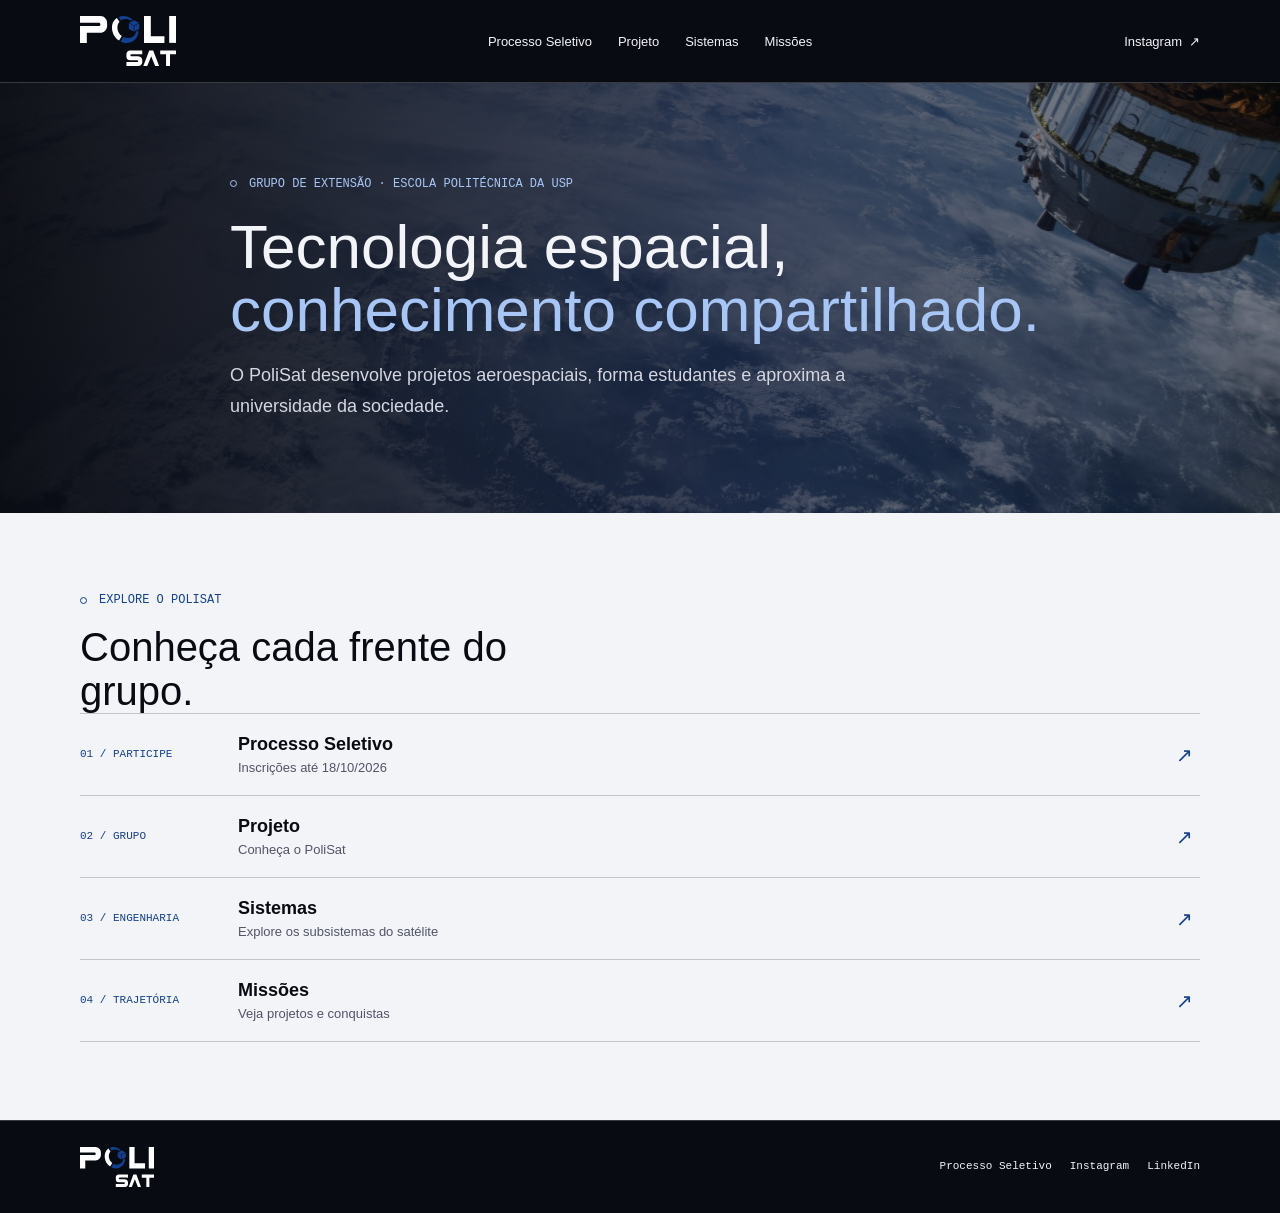
==== inicio/index.html @ 1d8e7d9a "Add separate home route and default selection redirect" ====
<!doctype html>
<html lang="pt-BR">
<head>
  <meta charset="utf-8">
  <meta name="viewport" content="width=device-width, initial-scale=1">
  <meta name="theme-color" content="#090b12">
  <meta http-equiv="Content-Security-Policy" content="default-src 'self'; base-uri 'self'; object-src 'none'; frame-src 'none'; form-action 'self'; img-src 'self'; font-src 'self' https://fonts.gstatic.com; style-src 'self' 'unsafe-inline' https://fonts.googleapis.com; script-src 'self'; connect-src 'self' https://fonts.googleapis.com https://fonts.gstatic.com; upgrade-insecure-requests">
  <meta name="referrer" content="strict-origin-when-cross-origin">
  <meta name="description" content="Conheça o PoliSat, grupo de extensão da Escola Politécnica da USP dedicado à tecnologia espacial, formação e extensão.">
  <title>Início | PoliSat</title>
  <link rel="preconnect" href="https://fonts.googleapis.com">
  <link rel="preconnect" href="https://fonts.gstatic.com" crossorigin>
  <link href="https://fonts.googleapis.com/css2?family=DM+Mono:wght@400;500&family=Space+Grotesk:wght@400;500;600;700&display=swap" rel="stylesheet">
  <link rel="stylesheet" href="../assets/section-pages.css">
  <style>
    .home-routes { background: var(--white); color: var(--black); }
    .home-routes .eyebrow { color: var(--blue); }
    .home-routes .route-link { display: grid; grid-template-columns: 140px 1fr 24px; gap: 18px; align-items: center; padding: 20px 0; border-bottom: 1px solid rgba(9, 11, 18, .2); color: var(--black); text-decoration: none; }
    .home-routes .route-link:first-of-type { border-top: 1px solid rgba(9, 11, 18, .2); }
    .route-number { color: var(--blue); font: 400 11px/1.5 var(--mono); }
    .route-name { font-size: 18px; font-weight: 600; }
    .route-note { display: block; margin-top: 5px; color: #515466; font-size: 13px; font-weight: 400; }
    .route-arrow { color: var(--blue); font-size: 20px; }
    .home-routes .route-link:hover .route-name { color: var(--blue); }
    @media (max-width: 520px) { .home-routes .route-link { grid-template-columns: 1fr 24px; gap: 6px 12px; } .route-number { grid-column: 1; } .route-copy { grid-column: 1; } .route-arrow { grid-column: 2; grid-row: 1 / span 2; } }
  </style>
</head>
<body>
  <header class="site-header">
    <div class="wrap header-inner">
      <a class="brand" href="./" aria-label="PoliSat, início"><img class="brand-logo" src="../assets/polisat-logo.svg" alt="PoliSat"></a>
      <button class="menu-toggle" type="button" aria-label="Abrir menu" aria-expanded="false" aria-controls="primary-nav"><span></span><span></span></button>
      <nav class="primary-nav" id="primary-nav" aria-label="Navegação principal">
        <a href="../processo-seletivo/">Processo Seletivo</a>
        <a href="../projeto/">Projeto</a>
        <a href="../sistemas/">Sistemas</a>
        <a href="../missoes/">Missões</a>
      </nav>
      <a class="header-social" href="https://www.instagram.com/polisat.usp/" target="_blank" rel="noopener noreferrer">Instagram</a>
    </div>
  </header>

  <main>
    <section class="page-hero" aria-labelledby="page-title">
      <div class="wrap page-hero-content">
        <p class="eyebrow">Grupo de extensão · Escola Politécnica da USP</p>
        <h1 id="page-title">Tecnologia espacial, <span>conhecimento compartilhado.</span></h1>
        <p class="page-lead">O PoliSat desenvolve projetos aeroespaciais, forma estudantes e aproxima a universidade da sociedade.</p>
      </div>
    </section>

    <section class="content-section home-routes" aria-labelledby="routes-title">
      <div class="wrap">
        <p class="eyebrow">Explore o PoliSat</p>
        <h2 id="routes-title">Conheça cada frente do grupo.</h2>
        <a class="route-link" href="../processo-seletivo/">
          <span class="route-number">01 / PARTICIPE</span>
          <span class="route-copy"><strong class="route-name">Processo Seletivo</strong><span class="route-note">Inscrições até 18/10/2026</span></span>
          <span class="route-arrow" aria-hidden="true">↗</span>
        </a>
        <a class="route-link" href="../projeto/">
          <span class="route-number">02 / GRUPO</span>
          <span class="route-copy"><strong class="route-name">Projeto</strong><span class="route-note">Conheça o PoliSat</span></span>
          <span class="route-arrow" aria-hidden="true">↗</span>
        </a>
        <a class="route-link" href="../sistemas/">
          <span class="route-number">03 / ENGENHARIA</span>
          <span class="route-copy"><strong class="route-name">Sistemas</strong><span class="route-note">Explore os subsistemas do satélite</span></span>
          <span class="route-arrow" aria-hidden="true">↗</span>
        </a>
        <a class="route-link" href="../missoes/">
          <span class="route-number">04 / TRAJETÓRIA</span>
          <span class="route-copy"><strong class="route-name">Missões</strong><span class="route-note">Veja projetos e conquistas</span></span>
          <span class="route-arrow" aria-hidden="true">↗</span>
        </a>
      </div>
    </section>
  </main>

  <footer class="site-footer">
    <div class="wrap footer-inner">
      <a class="brand" href="./"><img class="footer-brand-logo" src="../assets/polisat-logo.svg" alt="PoliSat"></a>
      <div class="footer-links">
        <a href="../processo-seletivo/">Processo Seletivo</a>
        <a href="https://www.instagram.com/polisat.usp/" target="_blank" rel="noopener noreferrer">Instagram</a>
        <a href="https://www.linkedin.com/company/polisat-usp/" target="_blank" rel="noopener noreferrer">LinkedIn</a>
      </div>
    </div>
  </footer>
  <script src="../script.js?v=2" defer></script>
</body>
</html>
---- assets/section-pages.css ----
:root {
  color-scheme: dark;
  --black: #090b12;
  --navy: #111a35;
  --blue: #13408f;
  --blue-light: #a8c6f5;
  --white: #f3f4f8;
  --muted: #adb3c5;
  --line: rgba(243, 244, 248, .2);
  --display: "Space Grotesk", "Trebuchet MS", sans-serif;
  --mono: "DM Mono", monospace;
}

*, *::before, *::after { box-sizing: border-box; }
html { scroll-behavior: smooth; }
body { margin: 0; background: var(--black); color: var(--white); font-family: var(--display); -webkit-font-smoothing: antialiased; }
a { color: inherit; }
a:focus-visible, button:focus-visible { outline: 2px solid var(--blue-light); outline-offset: 5px; }
.wrap { width: min(1120px, calc(100% - 64px)); margin-inline: auto; }
.site-header { position: relative; z-index: 2; border-bottom: 1px solid var(--line); background: var(--black); }
.header-inner { display: flex; min-height: 82px; align-items: center; justify-content: space-between; gap: 30px; }
.brand { color: var(--white); font-size: 18px; font-weight: 700; text-decoration: none; }
.brand-logo { display: block; width: 96px; height: auto; }
.primary-nav { display: flex; align-items: center; gap: 26px; }
.primary-nav a, .header-social { color: var(--white); font-size: 13px; font-weight: 500; text-decoration: none; transition: color 160ms ease; }
.primary-nav a:hover, .header-social:hover { color: var(--blue-light); }
.primary-nav a[aria-current="page"] { color: var(--blue-light); }
.header-social::after { margin-left: 7px; content: "↗"; }
.menu-toggle { display: none; width: 42px; height: 42px; padding: 11px; border: 1px solid var(--line); background: transparent; color: var(--white); cursor: pointer; }
.menu-toggle span { display: block; width: 18px; height: 1px; margin: 5px auto; background: currentColor; }
.eyebrow { display: flex; align-items: center; gap: 12px; margin: 0; color: var(--blue-light); font: 500 12px/1.5 var(--mono); text-transform: uppercase; }
.eyebrow::before { width: 7px; height: 7px; flex: 0 0 auto; border: 1px solid currentColor; border-radius: 50%; content: ""; }
.page-hero { min-height: 430px; display: flex; align-items: center; padding: 72px 0; background: linear-gradient(90deg, rgba(9, 11, 18, .96), rgba(17, 26, 53, .76) 58%, rgba(9, 11, 18, .38)), url("earth-orbit.jpg") center 48% / cover; }
.page-hero-content { max-width: 820px; }
.page-hero h1 { margin: 22px 0 18px; font-size: 62px; font-weight: 500; line-height: 1.03; }
.page-hero h1 span { color: var(--blue-light); }
.page-lead { max-width: 660px; margin: 0; color: #d4d7e1; font-size: 18px; line-height: 1.7; }
.content-section { padding: 78px 0; }
.section-light { background: var(--white); color: var(--black); }
.section-dark { background: var(--navy); }
.section-grid { display: grid; grid-template-columns: .8fr 1.2fr; gap: 68px; align-items: start; }
.section-light .eyebrow { color: var(--blue); }
.content-section h2 { max-width: 540px; margin: 16px 0 0; font-size: 40px; font-weight: 500; line-height: 1.1; }
.section-copy { max-width: 680px; margin: 0; color: #515466; font-size: 16px; line-height: 1.75; }
.detail-list { margin: 0; padding: 0; list-style: none; border-top: 1px solid rgba(9, 11, 18, .2); }
.detail { display: grid; grid-template-columns: 52px 1fr; gap: 16px; padding: 21px 0; border-bottom: 1px solid rgba(9, 11, 18, .2); }
.detail-number { color: var(--blue); font: 400 12px/1.6 var(--mono); }
.detail h3 { margin: 0 0 7px; font-size: 19px; font-weight: 600; }
.detail p { margin: 0; color: #515466; font-size: 14px; line-height: 1.7; }
.system-list { border-top: 1px solid var(--line); }
.system-row { display: grid; grid-template-columns: 120px 230px 1fr; gap: 24px; align-items: baseline; padding: 21px 0; border-bottom: 1px solid var(--line); }
.system-code { color: var(--blue-light); font: 400 11px/1.5 var(--mono); }
.system-row h3 { margin: 0; font-size: 17px; font-weight: 500; }
.system-row p { margin: 0; color: var(--muted); font-size: 14px; line-height: 1.65; }
.mission-list { display: grid; grid-template-columns: repeat(2, 1fr); gap: 18px; }
.mission { padding: 24px 0 22px; border-top: 3px solid var(--blue); }
.mission-label { color: var(--blue); font: 400 11px/1.5 var(--mono); text-transform: uppercase; }
.mission h3 { margin: 20px 0 8px; font-size: 26px; font-weight: 500; }
.mission p { max-width: 460px; margin: 0; color: var(--muted); font-size: 14px; line-height: 1.7; }
.mission-history { display: flex; flex-wrap: wrap; gap: 10px 22px; margin-top: 34px; padding-top: 18px; border-top: 1px solid var(--line); color: var(--muted); font-size: 12px; }
.mission-history strong { color: var(--white); font-weight: 500; }
.results { padding: 46px 0; background: var(--white); color: var(--black); }
.results .eyebrow { color: var(--blue); }
.results-list { display: grid; grid-template-columns: repeat(3, 1fr); margin-top: 18px; border-top: 1px solid rgba(9, 11, 18, .2); }
.result { display: flex; min-height: 98px; align-items: center; gap: 16px; padding: 14px 18px 14px 0; }
.result + .result { padding-left: 18px; border-left: 1px solid rgba(9, 11, 18, .2); }
.result-place { color: var(--blue); font-size: 32px; font-weight: 500; }
.result p { margin: 0; color: #515466; font-size: 12px; line-height: 1.6; }
.result strong { display: block; color: var(--black); font-size: 13px; font-weight: 600; }
.text-link { display: inline-flex; align-items: center; margin-top: 18px; color: var(--blue-light); font-size: 14px; font-weight: 600; text-underline-offset: 4px; }
.section-light .text-link { color: var(--blue); }
.site-footer { border-top: 1px solid var(--line); background: var(--black); }
.footer-inner { display: flex; min-height: 92px; align-items: center; justify-content: space-between; gap: 24px; color: var(--muted); font: 400 11px/1.6 var(--mono); }
.footer-brand-logo { display: block; width: 74px; height: auto; }
.footer-links { display: flex; flex-wrap: wrap; gap: 18px; }
.footer-links a { color: var(--white); text-decoration: none; }
.footer-links a:hover { color: var(--blue-light); }
@media (max-width: 800px) {
  .wrap { width: min(100% - 48px, 620px); }
  .header-inner { min-height: 72px; }
  .menu-toggle { display: block; }
  .primary-nav { position: absolute; top: 71px; right: 24px; left: 24px; display: none; align-items: stretch; gap: 0; padding: 8px 18px; border: 1px solid var(--line); background: var(--navy); }
  .primary-nav.is-open { display: flex; flex-direction: column; }
  .primary-nav a { padding: 14px 0; }
  .primary-nav a + a { border-top: 1px solid var(--line); }
  .header-social { display: none; }
  .page-hero { min-height: 370px; padding: 58px 0; }
  .page-hero h1 { font-size: 50px; }
  .section-grid { grid-template-columns: 1fr; gap: 28px; }
  .content-section h2 { font-size: 35px; }
  .system-row { grid-template-columns: 90px 1fr; gap: 8px 18px; }
  .system-row p { grid-column: 2; }
  .results-list { grid-template-columns: 1fr; }
  .result + .result { padding-left: 0; border-top: 1px solid rgba(9, 11, 18, .2); border-left: 0; }
}
@media (max-width: 520px) {
  .wrap { width: calc(100% - 40px); }
  .page-hero h1 { font-size: 42px; }
  .page-lead { font-size: 16px; }
  .content-section { padding: 62px 0; }
  .mission-list { grid-template-columns: 1fr; }
  .system-row { grid-template-columns: 1fr; gap: 8px; }
  .system-row p { grid-column: auto; }
  .footer-inner { min-height: 120px; align-items: flex-start; flex-direction: column; justify-content: center; gap: 12px; padding-block: 20px; }
}
@media (prefers-reduced-motion: reduce) {
  *, *::before, *::after { scroll-behavior: auto !important; transition-duration: .01ms !important; }
}
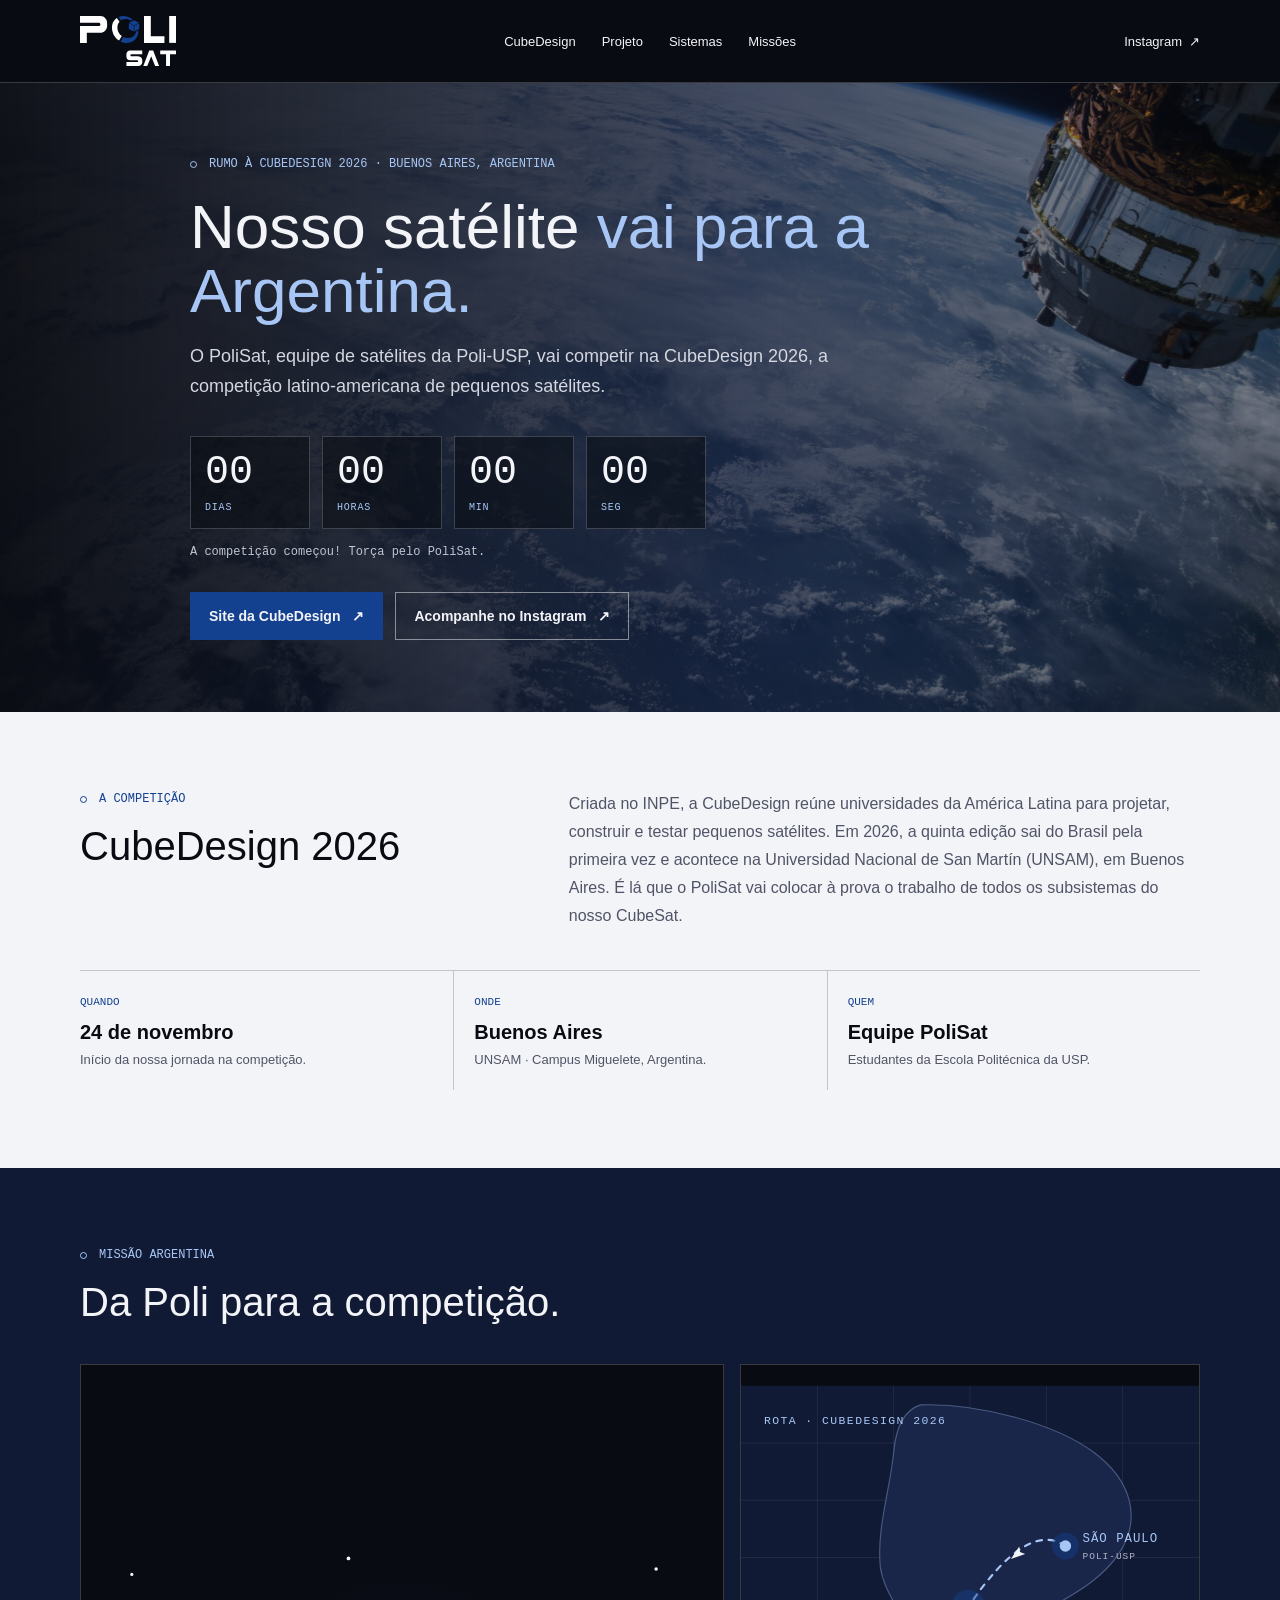
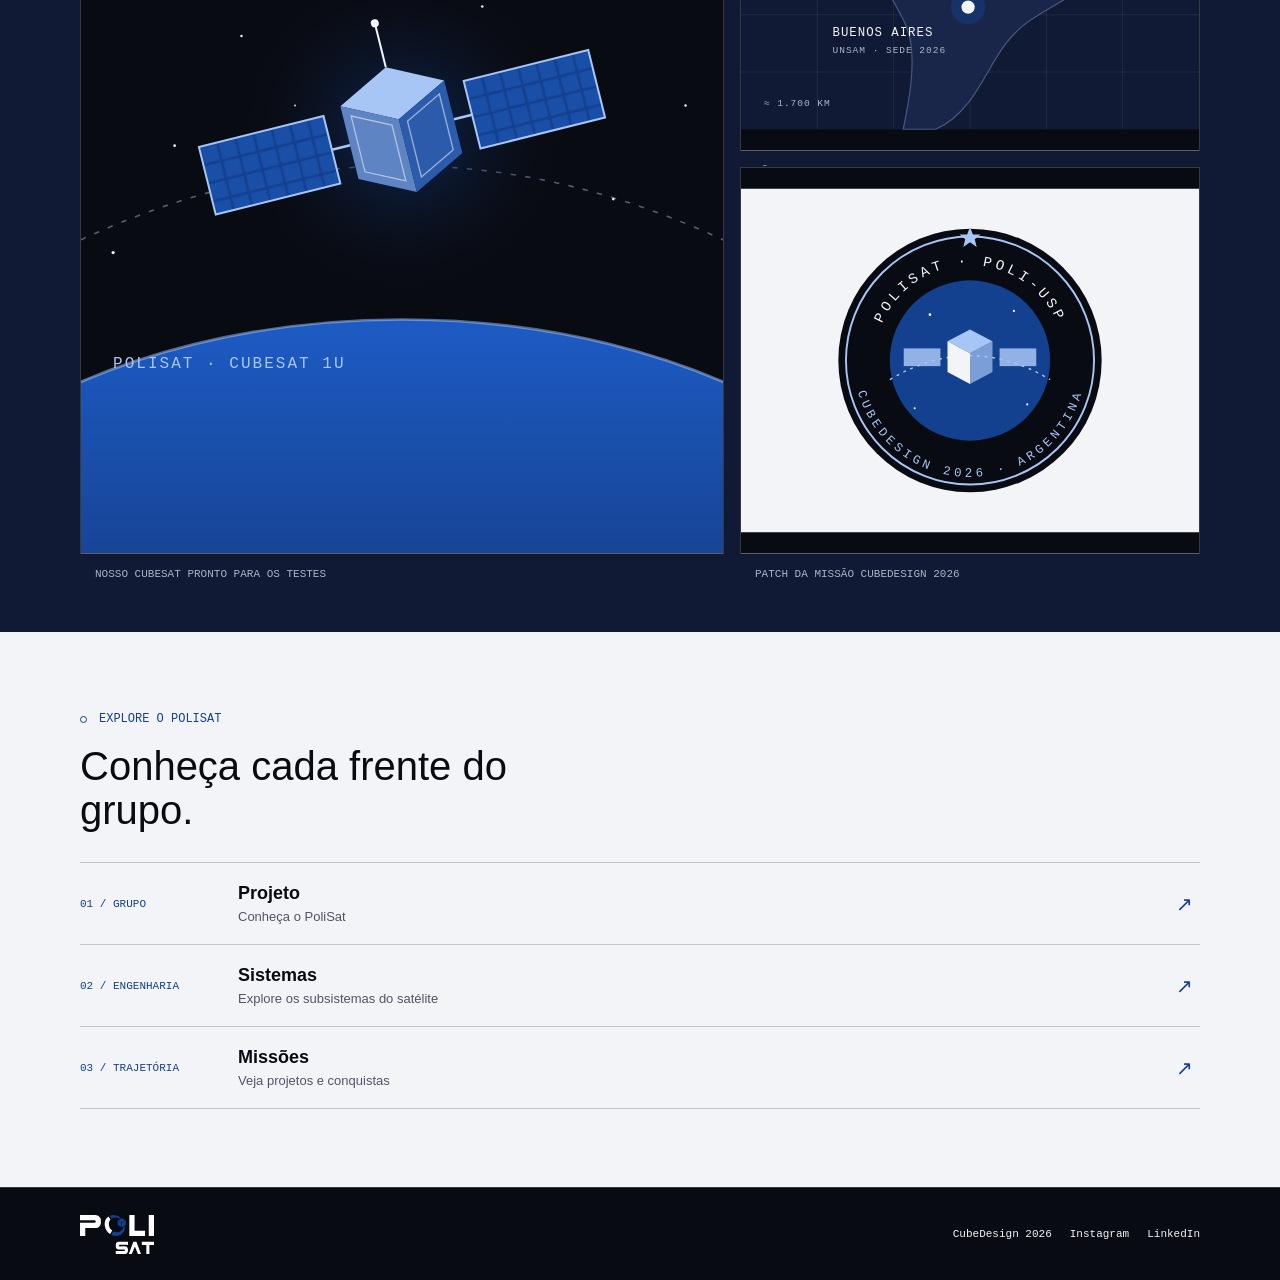
==== commit 2aadf2f6: "Add CubeDesign 2026 countdown and remove recruitment page - Home page now counts down to CubeDesign " ====
--- a/inicio/index.html
+++ b/inicio/index.html
@@ -6,23 +6,69 @@
   <meta name="theme-color" content="#090b12">
   <meta http-equiv="Content-Security-Policy" content="default-src 'self'; base-uri 'self'; object-src 'none'; frame-src 'none'; form-action 'self'; img-src 'self'; font-src 'self' https://fonts.gstatic.com; style-src 'self' 'unsafe-inline' https://fonts.googleapis.com; script-src 'self'; connect-src 'self' https://fonts.googleapis.com https://fonts.gstatic.com; upgrade-insecure-requests">
   <meta name="referrer" content="strict-origin-when-cross-origin">
-  <meta name="description" content="Conheça o PoliSat, grupo de extensão da Escola Politécnica da USP dedicado à tecnologia espacial, formação e extensão.">
+  <meta name="description" content="O PoliSat, equipe de satélites da Escola Politécnica da USP, vai à CubeDesign 2026 na Argentina. Acompanhe a contagem regressiva.">
   <title>Início | PoliSat</title>
+  <link rel="icon" type="image/svg+xml" href="../assets/polisat-favicon.svg">
   <link rel="preconnect" href="https://fonts.googleapis.com">
   <link rel="preconnect" href="https://fonts.gstatic.com" crossorigin>
   <link href="https://fonts.googleapis.com/css2?family=DM+Mono:wght@400;500&family=Space+Grotesk:wght@400;500;600;700&display=swap" rel="stylesheet">
   <link rel="stylesheet" href="../assets/section-pages.css">
   <style>
+    .cd-hero { min-height: 560px; }
+    .cd-hero .page-hero-content { max-width: 900px; }
+    .countdown { display: grid; grid-template-columns: repeat(4, minmax(0, 120px)); gap: 12px; margin-top: 34px; }
+    .countdown-unit { display: grid; gap: 8px; padding: 16px 14px 14px; border: 1px solid var(--line); background: rgba(9, 11, 18, .55); }
+    .countdown-unit strong { color: var(--white); font: 500 40px/1 var(--mono); font-variant-numeric: tabular-nums; }
+    .countdown-unit span { color: var(--blue-light); font: 400 10px/1.3 var(--mono); text-transform: uppercase; letter-spacing: .08em; }
+    .countdown-note { margin: 14px 0 0; color: #c1c6d4; font: 400 12px/1.6 var(--mono); }
+    .hero-actions { display: flex; flex-wrap: wrap; gap: 12px; margin-top: 30px; }
+    .button { display: inline-flex; min-height: 48px; align-items: center; gap: 12px; padding: 0 18px; border: 1px solid var(--blue); background: var(--blue); color: var(--white); font-size: 14px; font-weight: 600; text-decoration: none; transition: background 160ms ease, color 160ms ease, border-color 160ms ease; }
+    .button::after { content: "↗"; }
+    .button:hover { border-color: var(--blue-light); background: var(--blue-light); color: var(--black); }
+    .button-secondary { border-color: rgba(243, 244, 248, .5); background: transparent; }
+    .button-secondary:hover { border-color: var(--white); background: var(--white); }
+
+    .cd-facts { display: grid; grid-template-columns: repeat(3, 1fr); margin-top: 40px; border-top: 1px solid rgba(9, 11, 18, .2); }
+    .cd-fact { padding: 20px 20px 20px 0; }
+    .cd-fact + .cd-fact { padding-left: 20px; border-left: 1px solid rgba(9, 11, 18, .2); }
+    .cd-fact span { color: var(--blue); font: 400 11px/1.5 var(--mono); text-transform: uppercase; }
+    .cd-fact strong { display: block; margin-top: 10px; font-size: 20px; font-weight: 600; }
+    .cd-fact p { margin: 6px 0 0; color: #515466; font-size: 13px; line-height: 1.6; }
+
+    .gallery { display: grid; grid-template-columns: 1.4fr 1fr; grid-template-rows: auto auto; gap: 16px; margin-top: 40px; }
+    .gallery figure { margin: 0; border: 1px solid var(--line); background: var(--black); }
+    .gallery figure:first-child { grid-row: span 2; }
+    .gallery-art { display: block; width: 100%; height: 100%; object-fit: cover; aspect-ratio: 4 / 3; }
+    .gallery figure:first-child .gallery-art { aspect-ratio: auto; }
+    .gallery figcaption { padding: 12px 14px; border-top: 1px solid var(--line); color: var(--muted); font: 400 11px/1.5 var(--mono); text-transform: uppercase; }
+
     .home-routes { background: var(--white); color: var(--black); }
     .home-routes .eyebrow { color: var(--blue); }
     .home-routes .route-link { display: grid; grid-template-columns: 140px 1fr 24px; gap: 18px; align-items: center; padding: 20px 0; border-bottom: 1px solid rgba(9, 11, 18, .2); color: var(--black); text-decoration: none; }
-    .home-routes .route-link:first-of-type { border-top: 1px solid rgba(9, 11, 18, .2); }
+    .home-routes .route-link:first-of-type { margin-top: 30px; border-top: 1px solid rgba(9, 11, 18, .2); }
     .route-number { color: var(--blue); font: 400 11px/1.5 var(--mono); }
     .route-name { font-size: 18px; font-weight: 600; }
     .route-note { display: block; margin-top: 5px; color: #515466; font-size: 13px; font-weight: 400; }
     .route-arrow { color: var(--blue); font-size: 20px; }
     .home-routes .route-link:hover .route-name { color: var(--blue); }
-    @media (max-width: 520px) { .home-routes .route-link { grid-template-columns: 1fr 24px; gap: 6px 12px; } .route-number { grid-column: 1; } .route-copy { grid-column: 1; } .route-arrow { grid-column: 2; grid-row: 1 / span 2; } }
+
+    @media (max-width: 800px) {
+      .countdown { grid-template-columns: repeat(4, minmax(0, 1fr)); gap: 8px; }
+      .countdown-unit { padding: 12px 10px; }
+      .countdown-unit strong { font-size: 30px; }
+      .cd-facts { grid-template-columns: 1fr; }
+      .cd-fact + .cd-fact { padding-left: 0; border-left: 0; border-top: 1px solid rgba(9, 11, 18, .2); }
+      .gallery { grid-template-columns: 1fr; }
+      .gallery figure:first-child { grid-row: auto; }
+      .gallery figure:first-child .gallery-art { aspect-ratio: 4 / 3; }
+    }
+    @media (max-width: 520px) {
+      .countdown-unit strong { font-size: 24px; }
+      .countdown-unit span { font-size: 9px; }
+      .home-routes .route-link { grid-template-columns: 1fr 24px; gap: 6px 12px; }
+      .route-number, .route-copy { grid-column: 1; }
+      .route-arrow { grid-column: 2; grid-row: 1 / span 2; }
+    }
   </style>
 </head>
 <body>
@@ -31,7 +77,7 @@
       <a class="brand" href="./" aria-label="PoliSat, início"><img class="brand-logo" src="../assets/polisat-logo.svg" alt="PoliSat"></a>
       <button class="menu-toggle" type="button" aria-label="Abrir menu" aria-expanded="false" aria-controls="primary-nav"><span></span><span></span></button>
       <nav class="primary-nav" id="primary-nav" aria-label="Navegação principal">
-        <a href="../processo-seletivo/">Processo Seletivo</a>
+        <a href="#cubedesign">CubeDesign</a>
         <a href="../projeto/">Projeto</a>
         <a href="../sistemas/">Sistemas</a>
         <a href="../missoes/">Missões</a>
@@ -41,11 +87,161 @@
   </header>
 
   <main>
-    <section class="page-hero" aria-labelledby="page-title">
+    <section class="page-hero cd-hero" aria-labelledby="page-title">
       <div class="wrap page-hero-content">
-        <p class="eyebrow">Grupo de extensão · Escola Politécnica da USP</p>
-        <h1 id="page-title">Tecnologia espacial, <span>conhecimento compartilhado.</span></h1>
-        <p class="page-lead">O PoliSat desenvolve projetos aeroespaciais, forma estudantes e aproxima a universidade da sociedade.</p>
+        <p class="eyebrow">Rumo à CubeDesign 2026 · Buenos Aires, Argentina</p>
+        <h1 id="page-title">Nosso satélite <span>vai para a Argentina.</span></h1>
+        <p class="page-lead">O PoliSat, equipe de satélites da Poli-USP, vai competir na CubeDesign 2026, a competição latino-americana de pequenos satélites.</p>
+        <div class="countdown" data-countdown data-deadline="2026-11-24T00:00:00-03:00" data-ended-text="A competição começou! Torça pelo PoliSat." role="timer" aria-live="off" aria-label="Tempo restante até a CubeDesign 2026">
+          <div class="countdown-unit"><strong data-countdown-days>--</strong><span>dias</span></div>
+          <div class="countdown-unit"><strong data-countdown-hours>--</strong><span>horas</span></div>
+          <div class="countdown-unit"><strong data-countdown-minutes>--</strong><span>min</span></div>
+          <div class="countdown-unit"><strong data-countdown-seconds>--</strong><span>seg</span></div>
+        </div>
+        <p class="countdown-note" data-countdown-note>24 de novembro de 2026 · horário de Buenos Aires</p>
+        <div class="hero-actions">
+          <a class="button" href="https://cubedesign.unsam.edu.ar/" target="_blank" rel="noopener noreferrer">Site da CubeDesign</a>
+          <a class="button button-secondary" href="https://www.instagram.com/polisat.usp/" target="_blank" rel="noopener noreferrer">Acompanhe no Instagram</a>
+        </div>
+      </div>
+    </section>
+
+    <section class="content-section section-light" id="cubedesign" aria-labelledby="cd-title">
+      <div class="wrap">
+        <div class="section-grid">
+          <div>
+            <p class="eyebrow">A competição</p>
+            <h2 id="cd-title">CubeDesign 2026</h2>
+          </div>
+          <p class="section-copy">Criada no INPE, a CubeDesign reúne universidades da América Latina para projetar, construir e testar pequenos satélites. Em 2026, a quinta edição sai do Brasil pela primeira vez e acontece na Universidad Nacional de San Martín (UNSAM), em Buenos Aires. É lá que o PoliSat vai colocar à prova o trabalho de todos os subsistemas do nosso CubeSat.</p>
+        </div>
+        <div class="cd-facts">
+          <div class="cd-fact"><span>Quando</span><strong>24 de novembro</strong><p>Início da nossa jornada na competição.</p></div>
+          <div class="cd-fact"><span>Onde</span><strong>Buenos Aires</strong><p>UNSAM · Campus Miguelete, Argentina.</p></div>
+          <div class="cd-fact"><span>Quem</span><strong>Equipe PoliSat</strong><p>Estudantes da Escola Politécnica da USP.</p></div>
+        </div>
+      </div>
+    </section>
+
+    <section class="content-section section-dark" aria-labelledby="gallery-title">
+      <div class="wrap">
+        <p class="eyebrow">Missão Argentina</p>
+        <h2 id="gallery-title">Da Poli para a competição.</h2>
+        <div class="gallery">
+          <figure>
+            <svg class="gallery-art" xmlns="http://www.w3.org/2000/svg" viewBox="0 0 480 360" role="img" aria-labelledby="cubesat-t">
+  <title id="cubesat-t">Ilustração de um CubeSat com painéis solares abertos em órbita da Terra</title>
+  <defs>
+    <radialGradient id="cubesat-glow" cx="50%" cy="50%" r="50%">
+      <stop offset="0" stop-color="#13408f" stop-opacity=".55"/>
+      <stop offset="1" stop-color="#090b12" stop-opacity="0"/>
+    </radialGradient>
+    <linearGradient id="cubesat-earth" x1="0" y1="0" x2="0" y2="1">
+      <stop offset="0" stop-color="#1d5bc4"/>
+      <stop offset="1" stop-color="#0b1a3d"/>
+    </linearGradient>
+    <pattern id="cubesat-cells" width="14" height="14" patternUnits="userSpaceOnUse">
+      <rect width="14" height="14" fill="#13408f"/>
+      <rect x="1" y="1" width="12" height="12" fill="#1a4fa8"/>
+    </pattern>
+  </defs>
+  <rect width="480" height="360" fill="#090b12"/>
+  <g fill="#f3f4f8">
+    <circle cx="38" cy="42" r="1.2"/><circle cx="120" cy="88" r=".9"/><circle cx="200" cy="30" r="1.4"/>
+    <circle cx="300" cy="66" r="1"/><circle cx="430" cy="38" r="1.3"/><circle cx="452" cy="140" r=".9"/>
+    <circle cx="70" cy="170" r="1"/><circle cx="24" cy="250" r="1.2"/><circle cx="398" cy="210" r="1"/>
+    <circle cx="160" cy="140" r=".8"/><circle cx="350" cy="120" r=".8"/>
+  </g>
+  <ellipse cx="240" cy="560" rx="420" ry="260" fill="url(#cubesat-earth)"/>
+  <ellipse cx="240" cy="560" rx="420" ry="260" fill="none" stroke="#a8c6f5" stroke-opacity=".5" stroke-width="2"/>
+  <path d="M-20 250 Q240 120 500 250" fill="none" stroke="#a8c6f5" stroke-opacity=".45" stroke-width="1.2" stroke-dasharray="4 7"/>
+  <circle cx="240" cy="160" r="130" fill="url(#cubesat-glow)"/>
+  <g transform="translate(240 160) rotate(-14)">
+    <g transform="translate(-150 -26)">
+      <rect width="96" height="52" fill="url(#cubesat-cells)" stroke="#a8c6f5" stroke-width="1.5"/>
+      <line x1="96" y1="26" x2="110" y2="26" stroke="#a8c6f5" stroke-width="2"/>
+    </g>
+    <g transform="translate(54 -26)">
+      <rect x="0" width="96" height="52" fill="url(#cubesat-cells)" stroke="#a8c6f5" stroke-width="1.5" transform="translate(0 0)"/>
+      <line x1="-14" y1="26" x2="0" y2="26" stroke="#a8c6f5" stroke-width="2"/>
+    </g>
+    <polygon points="-40,-30 0,-50 40,-30 0,-10" fill="#a8c6f5"/>
+    <polygon points="-40,-30 0,-10 0,46 -40,26" fill="#5f84c4"/>
+    <polygon points="40,-30 0,-10 0,46 40,26" fill="#2c5bab"/>
+    <g fill="none" stroke="#f3f4f8" stroke-opacity=".55" stroke-width="1">
+      <polygon points="-34,-21 -6,-7 -6,36 -34,22"/>
+      <polygon points="34,-21 6,-7 6,36 34,22"/>
+    </g>
+    <line x1="0" y1="-50" x2="0" y2="-82" stroke="#f3f4f8" stroke-width="1.5"/>
+    <circle cx="0" cy="-84" r="3" fill="#f3f4f8"/>
+  </g>
+  <text x="24" y="336" fill="#a8c6f5" font-family="DM Mono, monospace" font-size="12" letter-spacing="1.5">POLISAT · CUBESAT 1U</text>
+</svg>
+            <figcaption>Nosso CubeSat pronto para os testes</figcaption>
+          </figure>
+          <figure>
+            <svg class="gallery-art" xmlns="http://www.w3.org/2000/svg" viewBox="0 0 480 360" role="img" aria-labelledby="rota-t">
+  <title id="rota-t">Mapa estilizado com a rota de São Paulo até Buenos Aires</title>
+  <rect width="480" height="360" fill="#111a35"/>
+  <g stroke="#f3f4f8" stroke-opacity=".07">
+    <path d="M0 60H480M0 120H480M0 180H480M0 240H480M0 300H480"/>
+    <path d="M80 0V360M160 0V360M240 0V360M320 0V360M400 0V360"/>
+  </g>
+  <path d="M188 20 C250 18 330 40 370 70 C410 100 420 140 396 176 C372 212 330 226 300 248 C270 270 262 300 240 330 C226 348 214 356 204 360 L170 360 C176 330 182 300 178 270 C174 240 150 220 146 190 C142 150 156 110 160 70 C162 46 170 26 188 20 Z" fill="#19264a" stroke="#a8c6f5" stroke-opacity=".35" stroke-width="1.2"/>
+  <path d="M340 168 Q300 140 238 232" fill="none" stroke="#a8c6f5" stroke-width="2.2" stroke-dasharray="6 7" stroke-linecap="round"/>
+  <g transform="translate(290 176) rotate(-128)">
+    <polygon points="0,-9 5,6 0,3 -5,6" fill="#f3f4f8"/>
+  </g>
+  <circle cx="340" cy="168" r="14" fill="#13408f" fill-opacity=".45"/>
+  <circle cx="340" cy="168" r="6" fill="#a8c6f5"/>
+  <circle cx="238" cy="232" r="18" fill="#13408f" fill-opacity=".45"/>
+  <circle cx="238" cy="232" r="7" fill="#f3f4f8"/>
+  <g font-family="DM Mono, monospace" letter-spacing="1">
+    <text x="358" y="164" fill="#a8c6f5" font-size="13">SÃO PAULO</text>
+    <text x="358" y="182" fill="#adb3c5" font-size="10">POLI-USP</text>
+    <text x="96" y="262" fill="#f3f4f8" font-size="13">BUENOS AIRES</text>
+    <text x="96" y="280" fill="#adb3c5" font-size="10">UNSAM · SEDE 2026</text>
+    <text x="24" y="40" fill="#a8c6f5" font-size="12" letter-spacing="1.5">ROTA · CUBEDESIGN 2026</text>
+    <text x="24" y="336" fill="#adb3c5" font-size="10">≈ 1.700 KM</text>
+  </g>
+</svg>
+            <figcaption>São Paulo → Buenos Aires</figcaption>
+          </figure>
+          <figure>
+            <svg class="gallery-art" xmlns="http://www.w3.org/2000/svg" viewBox="0 0 480 360" role="img" aria-labelledby="patch-t">
+  <title id="patch-t">Patch da missão PoliSat na CubeDesign 2026</title>
+  <defs>
+    <path id="patch-top" d="M140 180 A100 100 0 0 1 340 180"/>
+    <path id="patch-bottom" d="M128 180 A112 112 0 0 0 352 180"/>
+  </defs>
+  <rect width="480" height="360" fill="#f3f4f8"/>
+  <circle cx="240" cy="180" r="138" fill="#090b12"/>
+  <circle cx="240" cy="180" r="130" fill="none" stroke="#a8c6f5" stroke-width="2"/>
+  <circle cx="240" cy="180" r="84" fill="#13408f"/>
+  <path d="M156 200 Q240 150 324 200" fill="none" stroke="#a8c6f5" stroke-width="1.5" stroke-dasharray="3 5"/>
+  <g fill="#f3f4f8">
+    <circle cx="198" cy="132" r="1.4"/><circle cx="286" cy="128" r="1.2"/><circle cx="300" cy="226" r="1.1"/><circle cx="182" cy="230" r="1.1"/>
+  </g>
+  <g transform="translate(240 176) scale(.62)">
+    <polygon points="-38,-26 0,-46 38,-26 0,-6" fill="#a8c6f5"/>
+    <polygon points="-38,-26 0,-6 0,46 -38,26" fill="#f3f4f8"/>
+    <polygon points="38,-26 0,-6 0,46 38,26" fill="#a8c6f5" fill-opacity=".7"/>
+    <rect x="-112" y="-14" width="62" height="30" fill="#a8c6f5" fill-opacity=".85"/>
+    <rect x="50" y="-14" width="62" height="30" fill="#a8c6f5" fill-opacity=".85"/>
+  </g>
+  <g fill="#f3f4f8" font-family="DM Mono, monospace" font-size="15" letter-spacing="4" text-anchor="middle">
+    <text><textPath href="#patch-top" startOffset="50%">POLISAT · POLI-USP</textPath></text>
+  </g>
+  <g fill="#a8c6f5" font-family="DM Mono, monospace" font-size="13" letter-spacing="3" text-anchor="middle">
+    <text dy="10"><textPath href="#patch-bottom" startOffset="50%">CUBEDESIGN 2026 · ARGENTINA</textPath></text>
+  </g>
+  <g fill="#a8c6f5">
+    <polygon points="240,40 243,48 251,48 245,53 247,61 240,56 233,61 235,53 229,48 237,48"/>
+  </g>
+</svg>
+            <figcaption>Patch da missão CubeDesign 2026</figcaption>
+          </figure>
+        </div>
       </div>
     </section>
 
@@ -53,23 +249,18 @@
       <div class="wrap">
         <p class="eyebrow">Explore o PoliSat</p>
         <h2 id="routes-title">Conheça cada frente do grupo.</h2>
-        <a class="route-link" href="../processo-seletivo/">
-          <span class="route-number">01 / PARTICIPE</span>
-          <span class="route-copy"><strong class="route-name">Processo Seletivo</strong><span class="route-note">Inscrições até 18/10/2026</span></span>
-          <span class="route-arrow" aria-hidden="true">↗</span>
-        </a>
         <a class="route-link" href="../projeto/">
-          <span class="route-number">02 / GRUPO</span>
+          <span class="route-number">01 / GRUPO</span>
           <span class="route-copy"><strong class="route-name">Projeto</strong><span class="route-note">Conheça o PoliSat</span></span>
           <span class="route-arrow" aria-hidden="true">↗</span>
         </a>
         <a class="route-link" href="../sistemas/">
-          <span class="route-number">03 / ENGENHARIA</span>
+          <span class="route-number">02 / ENGENHARIA</span>
           <span class="route-copy"><strong class="route-name">Sistemas</strong><span class="route-note">Explore os subsistemas do satélite</span></span>
           <span class="route-arrow" aria-hidden="true">↗</span>
         </a>
         <a class="route-link" href="../missoes/">
-          <span class="route-number">04 / TRAJETÓRIA</span>
+          <span class="route-number">03 / TRAJETÓRIA</span>
           <span class="route-copy"><strong class="route-name">Missões</strong><span class="route-note">Veja projetos e conquistas</span></span>
           <span class="route-arrow" aria-hidden="true">↗</span>
         </a>
@@ -81,12 +272,12 @@
     <div class="wrap footer-inner">
       <a class="brand" href="./"><img class="footer-brand-logo" src="../assets/polisat-logo.svg" alt="PoliSat"></a>
       <div class="footer-links">
-        <a href="../processo-seletivo/">Processo Seletivo</a>
+        <a href="#cubedesign">CubeDesign 2026</a>
         <a href="https://www.instagram.com/polisat.usp/" target="_blank" rel="noopener noreferrer">Instagram</a>
         <a href="https://www.linkedin.com/company/polisat-usp/" target="_blank" rel="noopener noreferrer">LinkedIn</a>
       </div>
     </div>
   </footer>
-  <script src="../script.js?v=2" defer></script>
+  <script src="../script.js?v=3" defer></script>
 </body>
-</html>+</html>
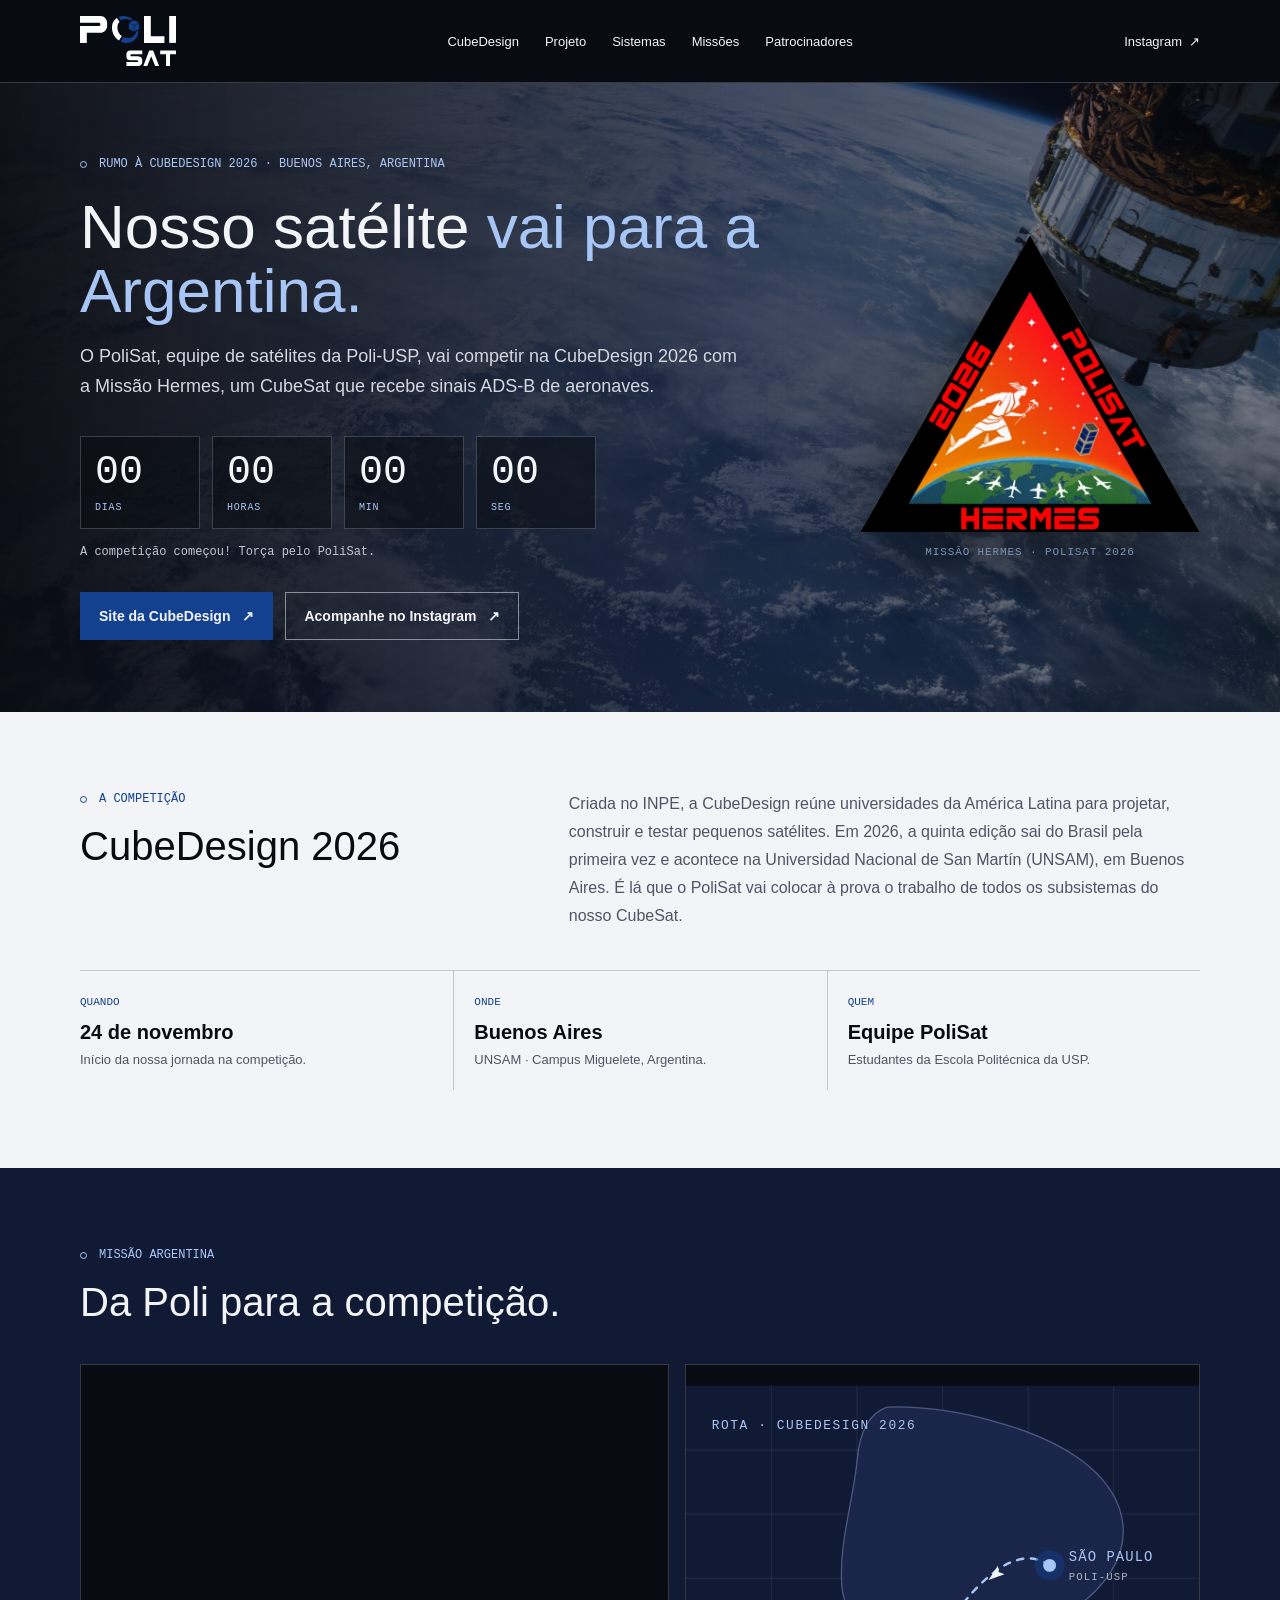
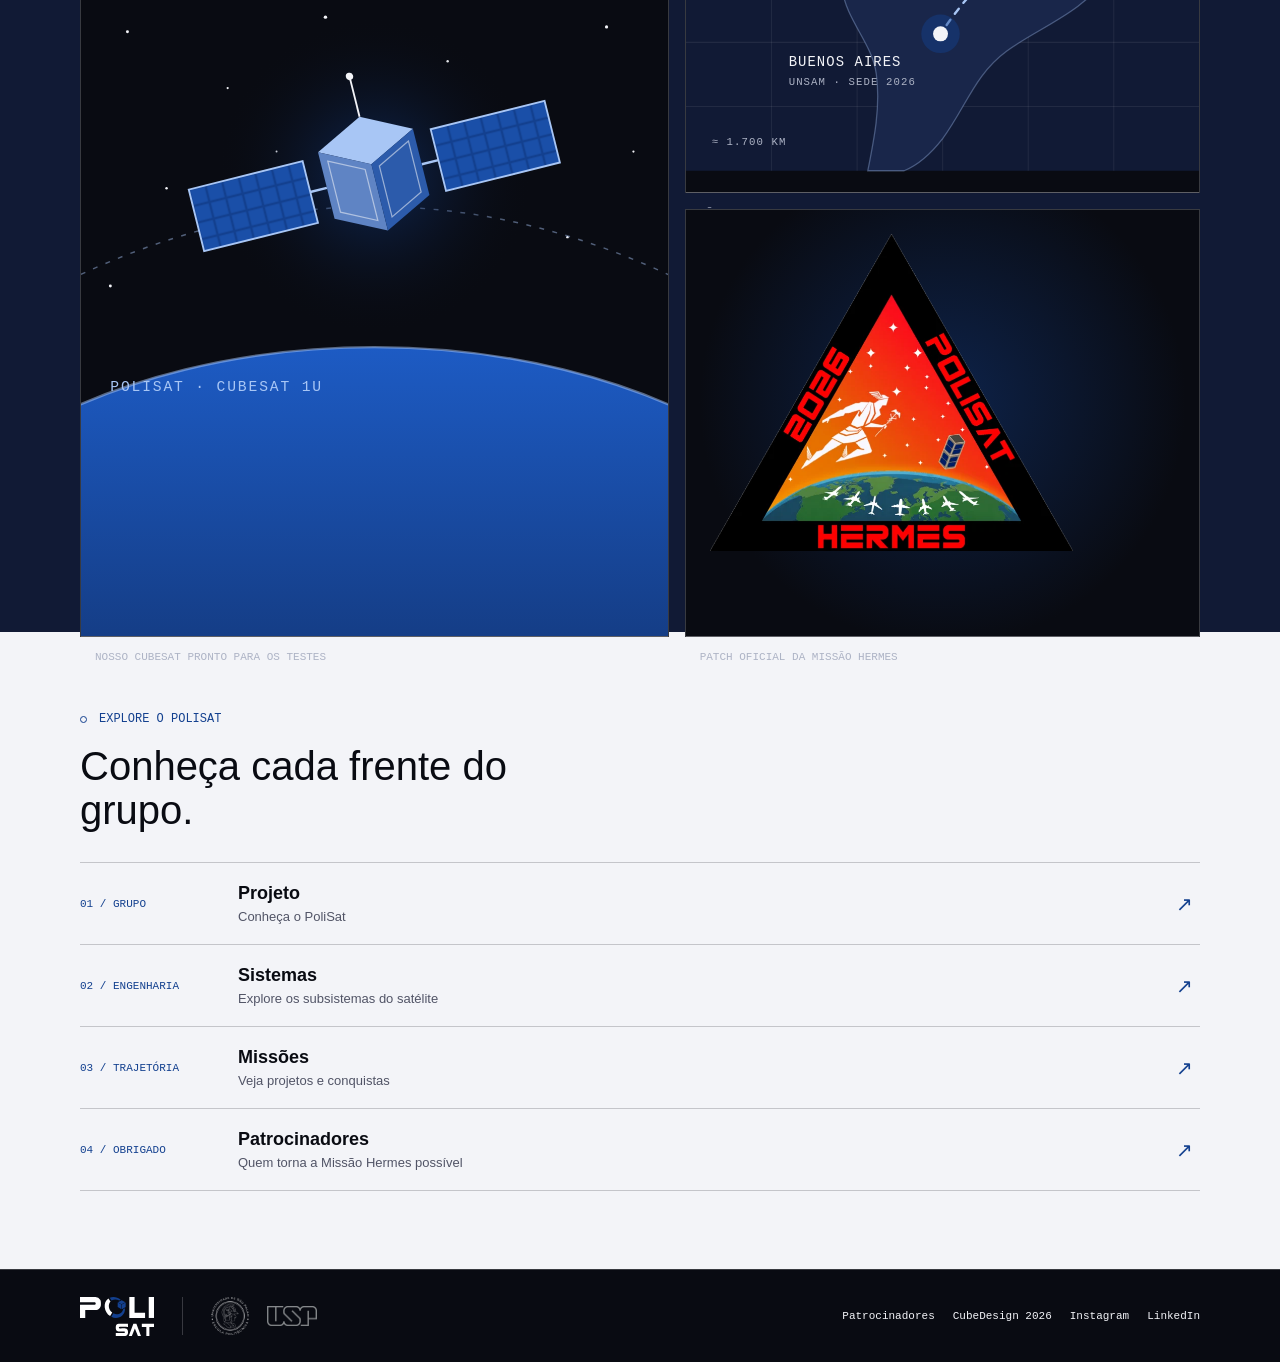
==== commit 3539cbbe: "Add Hermes mission patch, USP/Poli logos and sponsors page - Show the official Missão Hermes patch i" ====
--- a/inicio/index.html
+++ b/inicio/index.html
@@ -12,10 +12,16 @@
   <link rel="preconnect" href="https://fonts.googleapis.com">
   <link rel="preconnect" href="https://fonts.gstatic.com" crossorigin>
   <link href="https://fonts.googleapis.com/css2?family=DM+Mono:wght@400;500&family=Space+Grotesk:wght@400;500;600;700&display=swap" rel="stylesheet">
-  <link rel="stylesheet" href="../assets/section-pages.css">
+  <link rel="stylesheet" href="../assets/section-pages.css?v=2">
   <style>
     .cd-hero { min-height: 560px; }
-    .cd-hero .page-hero-content { max-width: 900px; }
+    .cd-hero .page-hero-content { max-width: none; }
+    .cd-hero-grid { display: grid; grid-template-columns: minmax(0, 1fr) minmax(220px, 340px); gap: 48px; align-items: center; }
+    .hero-patch { margin: 0; text-align: center; }
+    .hero-patch img { display: block; width: 100%; height: auto; filter: drop-shadow(0 18px 40px rgba(0, 0, 0, .55)); }
+    .hero-patch figcaption { margin-top: 12px; color: var(--blue-light); font: 400 11px/1.5 var(--mono); text-transform: uppercase; letter-spacing: .08em; }
+    .mission-patch-figure { display: grid; place-items: center; padding: 24px; background: radial-gradient(circle at 50% 45%, rgba(19, 64, 143, .45), var(--black) 70%); }
+    .mission-patch-figure img { display: block; width: 78%; height: auto; }
     .countdown { display: grid; grid-template-columns: repeat(4, minmax(0, 120px)); gap: 12px; margin-top: 34px; }
     .countdown-unit { display: grid; gap: 8px; padding: 16px 14px 14px; border: 1px solid var(--line); background: rgba(9, 11, 18, .55); }
     .countdown-unit strong { color: var(--white); font: 500 40px/1 var(--mono); font-variant-numeric: tabular-nums; }
@@ -53,6 +59,8 @@
     .home-routes .route-link:hover .route-name { color: var(--blue); }
 
     @media (max-width: 800px) {
+      .cd-hero-grid { grid-template-columns: 1fr; gap: 28px; }
+      .hero-patch { order: -1; width: min(220px, 60%); }
       .countdown { grid-template-columns: repeat(4, minmax(0, 1fr)); gap: 8px; }
       .countdown-unit { padding: 12px 10px; }
       .countdown-unit strong { font-size: 30px; }
@@ -81,6 +89,7 @@
         <a href="../projeto/">Projeto</a>
         <a href="../sistemas/">Sistemas</a>
         <a href="../missoes/">Missões</a>
+        <a href="../patrocinadores/">Patrocinadores</a>
       </nav>
       <a class="header-social" href="https://www.instagram.com/polisat.usp/" target="_blank" rel="noopener noreferrer">Instagram</a>
     </div>
@@ -88,10 +97,11 @@
 
   <main>
     <section class="page-hero cd-hero" aria-labelledby="page-title">
-      <div class="wrap page-hero-content">
+      <div class="wrap page-hero-content cd-hero-grid">
+        <div>
         <p class="eyebrow">Rumo à CubeDesign 2026 · Buenos Aires, Argentina</p>
         <h1 id="page-title">Nosso satélite <span>vai para a Argentina.</span></h1>
-        <p class="page-lead">O PoliSat, equipe de satélites da Poli-USP, vai competir na CubeDesign 2026, a competição latino-americana de pequenos satélites.</p>
+        <p class="page-lead">O PoliSat, equipe de satélites da Poli-USP, vai competir na CubeDesign 2026 com a Missão Hermes, um CubeSat que recebe sinais ADS-B de aeronaves.</p>
         <div class="countdown" data-countdown data-deadline="2026-11-24T00:00:00-03:00" data-ended-text="A competição começou! Torça pelo PoliSat." role="timer" aria-live="off" aria-label="Tempo restante até a CubeDesign 2026">
           <div class="countdown-unit"><strong data-countdown-days>--</strong><span>dias</span></div>
           <div class="countdown-unit"><strong data-countdown-hours>--</strong><span>horas</span></div>
@@ -103,6 +113,11 @@
           <a class="button" href="https://cubedesign.unsam.edu.ar/" target="_blank" rel="noopener noreferrer">Site da CubeDesign</a>
           <a class="button button-secondary" href="https://www.instagram.com/polisat.usp/" target="_blank" rel="noopener noreferrer">Acompanhe no Instagram</a>
         </div>
+        </div>
+        <figure class="hero-patch">
+          <img src="../assets/hermes-mission-patch.webp" alt="Patch da Missão Hermes 2026 do PoliSat: Hermes correndo sobre a Terra, um CubeSat e aviões" width="720" height="630">
+          <figcaption>Missão Hermes · PoliSat 2026</figcaption>
+        </figure>
       </div>
     </section>
 
@@ -208,38 +223,8 @@
             <figcaption>São Paulo → Buenos Aires</figcaption>
           </figure>
           <figure>
-            <svg class="gallery-art" xmlns="http://www.w3.org/2000/svg" viewBox="0 0 480 360" role="img" aria-labelledby="patch-t">
-  <title id="patch-t">Patch da missão PoliSat na CubeDesign 2026</title>
-  <defs>
-    <path id="patch-top" d="M140 180 A100 100 0 0 1 340 180"/>
-    <path id="patch-bottom" d="M128 180 A112 112 0 0 0 352 180"/>
-  </defs>
-  <rect width="480" height="360" fill="#f3f4f8"/>
-  <circle cx="240" cy="180" r="138" fill="#090b12"/>
-  <circle cx="240" cy="180" r="130" fill="none" stroke="#a8c6f5" stroke-width="2"/>
-  <circle cx="240" cy="180" r="84" fill="#13408f"/>
-  <path d="M156 200 Q240 150 324 200" fill="none" stroke="#a8c6f5" stroke-width="1.5" stroke-dasharray="3 5"/>
-  <g fill="#f3f4f8">
-    <circle cx="198" cy="132" r="1.4"/><circle cx="286" cy="128" r="1.2"/><circle cx="300" cy="226" r="1.1"/><circle cx="182" cy="230" r="1.1"/>
-  </g>
-  <g transform="translate(240 176) scale(.62)">
-    <polygon points="-38,-26 0,-46 38,-26 0,-6" fill="#a8c6f5"/>
-    <polygon points="-38,-26 0,-6 0,46 -38,26" fill="#f3f4f8"/>
-    <polygon points="38,-26 0,-6 0,46 38,26" fill="#a8c6f5" fill-opacity=".7"/>
-    <rect x="-112" y="-14" width="62" height="30" fill="#a8c6f5" fill-opacity=".85"/>
-    <rect x="50" y="-14" width="62" height="30" fill="#a8c6f5" fill-opacity=".85"/>
-  </g>
-  <g fill="#f3f4f8" font-family="DM Mono, monospace" font-size="15" letter-spacing="4" text-anchor="middle">
-    <text><textPath href="#patch-top" startOffset="50%">POLISAT · POLI-USP</textPath></text>
-  </g>
-  <g fill="#a8c6f5" font-family="DM Mono, monospace" font-size="13" letter-spacing="3" text-anchor="middle">
-    <text dy="10"><textPath href="#patch-bottom" startOffset="50%">CUBEDESIGN 2026 · ARGENTINA</textPath></text>
-  </g>
-  <g fill="#a8c6f5">
-    <polygon points="240,40 243,48 251,48 245,53 247,61 240,56 233,61 235,53 229,48 237,48"/>
-  </g>
-</svg>
-            <figcaption>Patch da missão CubeDesign 2026</figcaption>
+            <div class="gallery-art mission-patch-figure"><img src="../assets/hermes-mission-patch.webp" alt="Patch da Missão Hermes 2026 do PoliSat" width="720" height="630" loading="lazy"></div>
+            <figcaption>Patch oficial da Missão Hermes</figcaption>
           </figure>
         </div>
       </div>
@@ -264,20 +249,32 @@
           <span class="route-copy"><strong class="route-name">Missões</strong><span class="route-note">Veja projetos e conquistas</span></span>
           <span class="route-arrow" aria-hidden="true">↗</span>
         </a>
+        <a class="route-link" href="../patrocinadores/">
+          <span class="route-number">04 / OBRIGADO</span>
+          <span class="route-copy"><strong class="route-name">Patrocinadores</strong><span class="route-note">Quem torna a Missão Hermes possível</span></span>
+          <span class="route-arrow" aria-hidden="true">↗</span>
+        </a>
       </div>
     </section>
   </main>
 
   <footer class="site-footer">
     <div class="wrap footer-inner">
-      <a class="brand" href="./"><img class="footer-brand-logo" src="../assets/polisat-logo.svg" alt="PoliSat"></a>
+      <div class="footer-brands">
+        <a class="brand" href="./"><img class="footer-brand-logo" src="../assets/polisat-logo.svg" alt="PoliSat"></a>
+        <div class="footer-institutions" aria-label="Instituições">
+          <a href="https://www.poli.usp.br/" target="_blank" rel="noopener noreferrer"><img src="../assets/logo-poli.png" alt="Escola Politécnica da USP" width="220" height="219" loading="lazy"></a>
+          <a href="https://www.usp.br/" target="_blank" rel="noopener noreferrer"><img class="logo-usp" src="../assets/logo-usp.png" alt="Universidade de São Paulo" width="200" height="81" loading="lazy"></a>
+        </div>
+      </div>
       <div class="footer-links">
+        <a href="../patrocinadores/">Patrocinadores</a>
         <a href="#cubedesign">CubeDesign 2026</a>
         <a href="https://www.instagram.com/polisat.usp/" target="_blank" rel="noopener noreferrer">Instagram</a>
         <a href="https://www.linkedin.com/company/polisat-usp/" target="_blank" rel="noopener noreferrer">LinkedIn</a>
       </div>
     </div>
   </footer>
-  <script src="../script.js?v=3" defer></script>
+  <script src="../script.js?v=4" defer></script>
 </body>
 </html>
--- a/assets/section-pages.css
+++ b/assets/section-pages.css
@@ -72,6 +72,12 @@
 .site-footer { border-top: 1px solid var(--line); background: var(--black); }
 .footer-inner { display: flex; min-height: 92px; align-items: center; justify-content: space-between; gap: 24px; color: var(--muted); font: 400 11px/1.6 var(--mono); }
 .footer-brand-logo { display: block; width: 74px; height: auto; }
+.footer-brands { display: flex; align-items: center; gap: 28px; }
+.footer-institutions { display: flex; align-items: center; gap: 18px; padding-left: 28px; border-left: 1px solid var(--line); }
+.footer-institutions a { display: block; opacity: .6; transition: opacity 160ms ease; }
+.footer-institutions a:hover { opacity: 1; }
+.footer-institutions img { display: block; width: auto; height: 38px; }
+.footer-institutions .logo-usp { height: 20px; }
 .footer-links { display: flex; flex-wrap: wrap; gap: 18px; }
 .footer-links a { color: var(--white); text-decoration: none; }
 .footer-links a:hover { color: var(--blue-light); }
@@ -101,6 +107,8 @@
   .mission-list { grid-template-columns: 1fr; }
   .system-row { grid-template-columns: 1fr; gap: 8px; }
   .system-row p { grid-column: auto; }
+  .footer-brands { gap: 20px; }
+  .footer-institutions { padding-left: 20px; }
   .footer-inner { min-height: 120px; align-items: flex-start; flex-direction: column; justify-content: center; gap: 12px; padding-block: 20px; }
 }
 @media (prefers-reduced-motion: reduce) {
